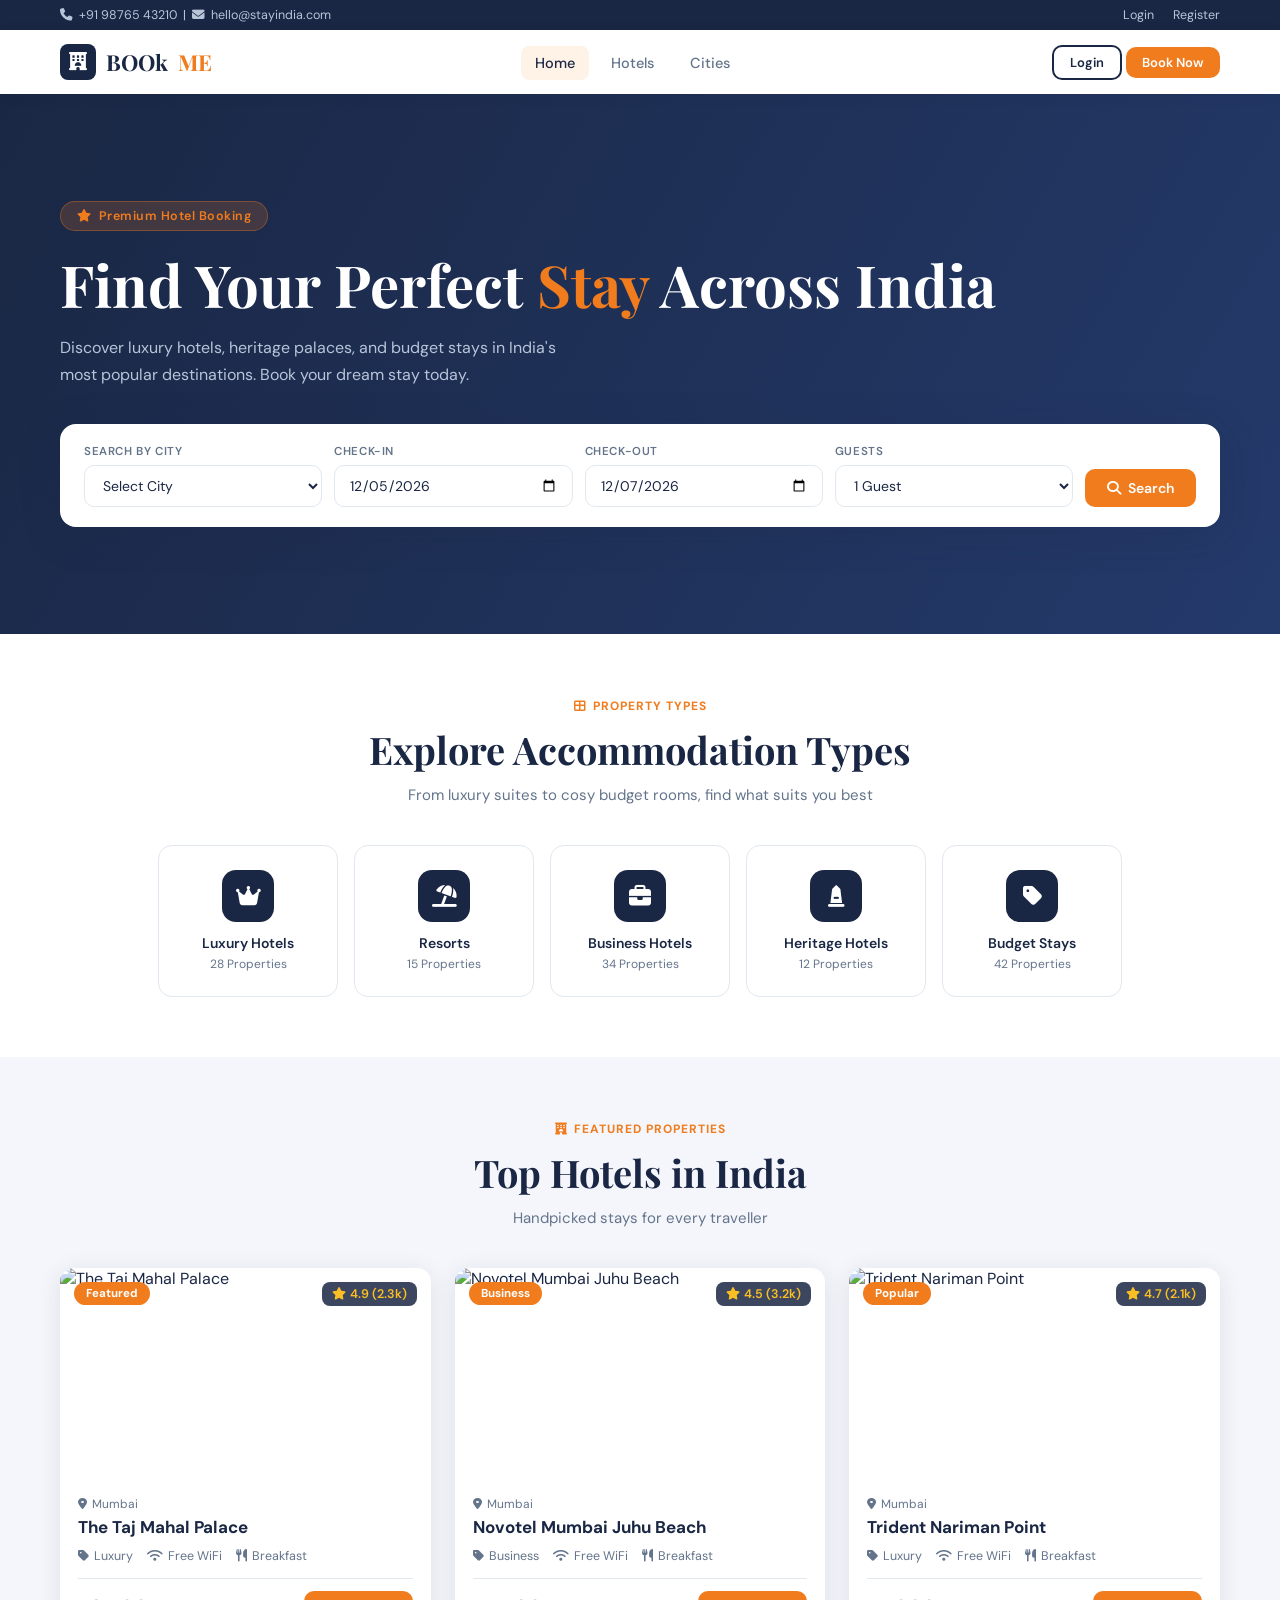
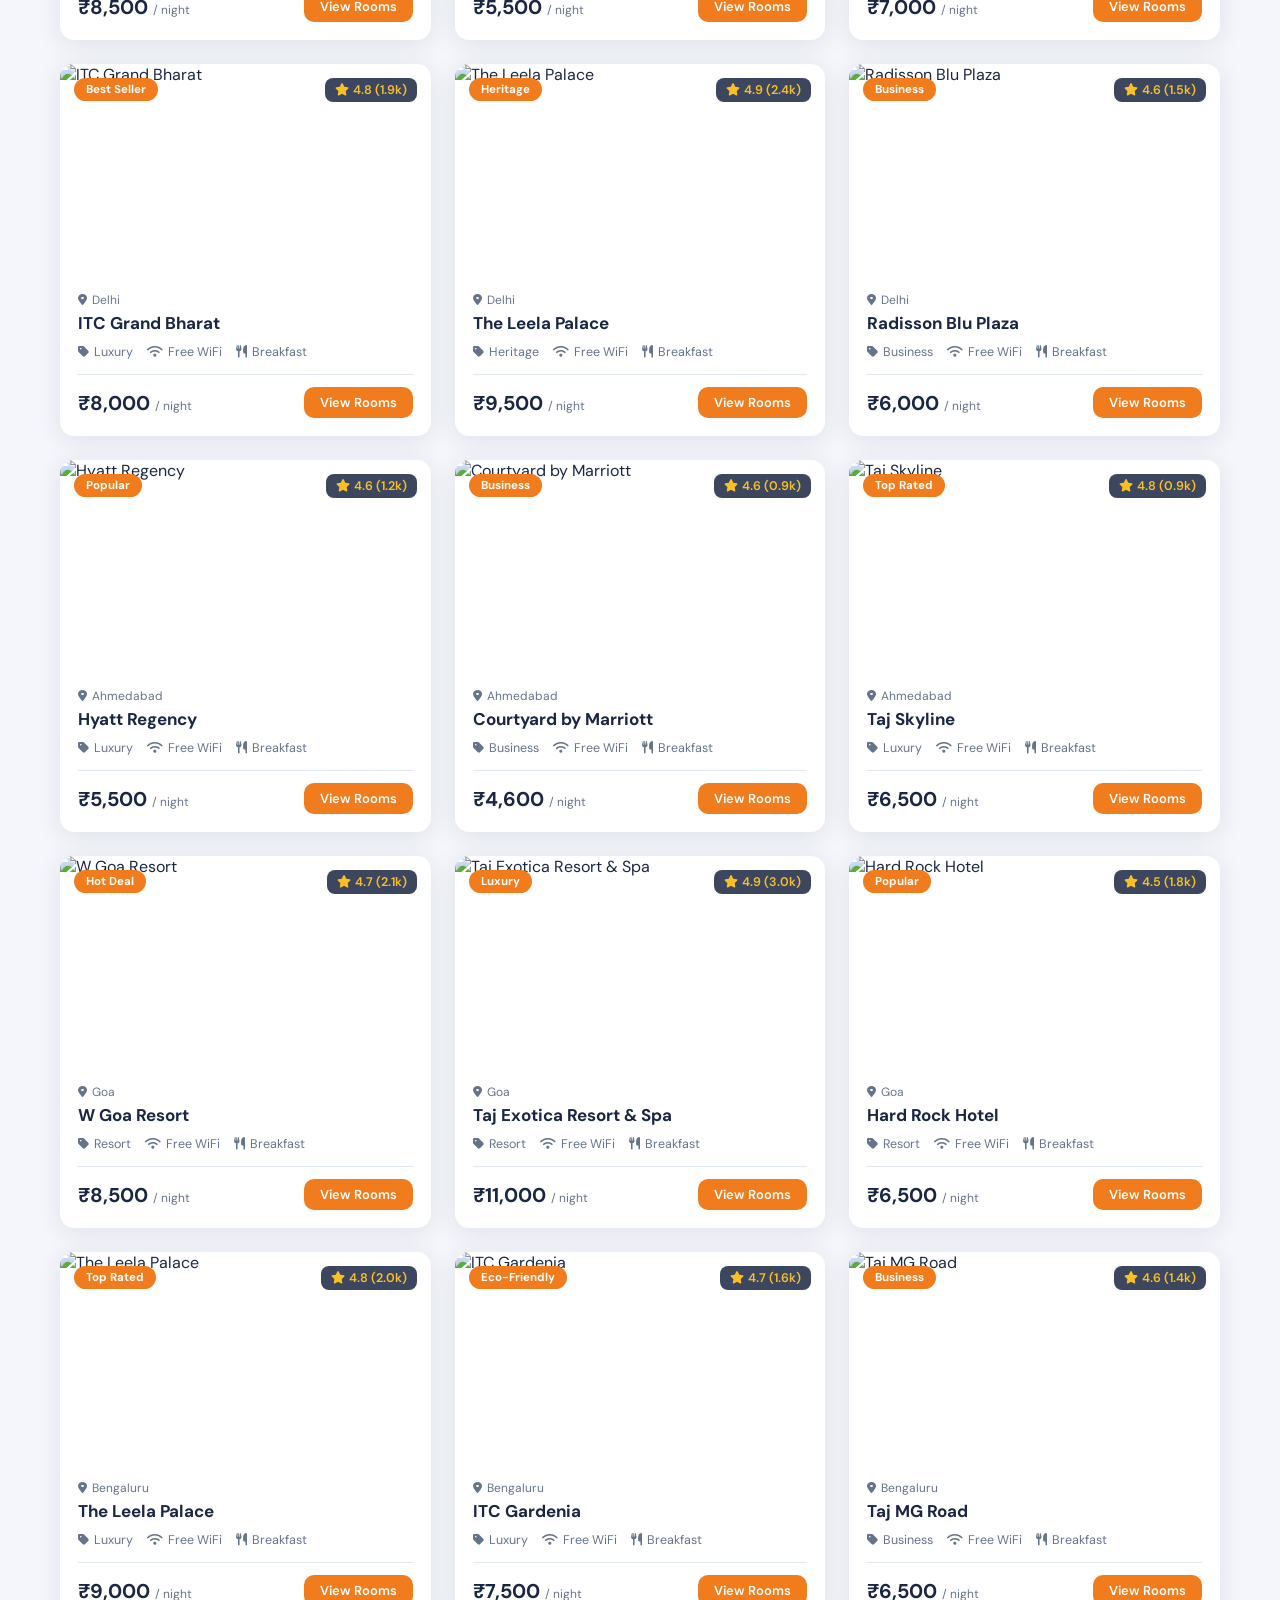
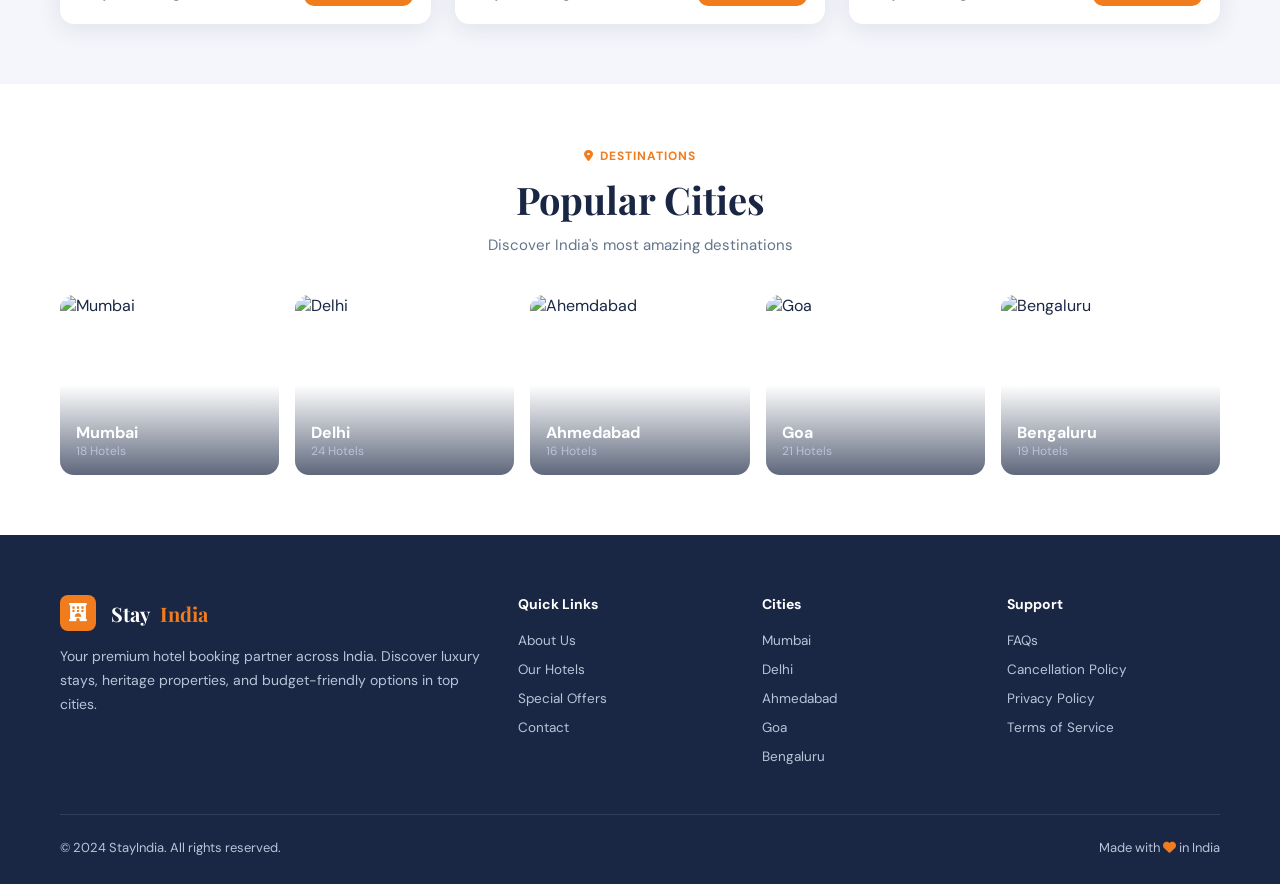
==== index (1).html @ fea8bae6 "Add files via upload" ====
<!DOCTYPE html>
<html lang="en">
<head>
<meta charset="UTF-8">
<meta name="viewport" content="width=device-width, initial-scale=1.0">
<title>StayIndia — Premium Hotel Booking</title>
<link href="https://fonts.googleapis.com/css2?family=Playfair+Display:wght@400;600;700&family=DM+Sans:wght@300;400;500;600&display=swap" rel="stylesheet">
<link rel="stylesheet" href="https://cdnjs.cloudflare.com/ajax/libs/font-awesome/6.5.0/css/all.min.css">
<link rel="stylesheet" href="styles.css">
</head>
<body>

<!-- TOAST -->
<div id="toast"></div>

<!-- CANCEL MODAL -->
<div class="modal-overlay" id="cancelModal">
  <div class="modal">
    <h3>Cancel Booking</h3>
    <p>Are you sure you want to cancel this booking? This action cannot be undone.</p>
    <div class="modal-actions">
      <button class="btn btn-outline btn-sm" onclick="closeModal()">Keep Booking</button>
      <button class="btn btn-primary btn-sm" onclick="confirmCancel()" style="background:#ef4444">Yes, Cancel</button>
    </div>
  </div>
</div>

<!-- ==================== PAGE: HOME ==================== -->
<div id="page-home" class="page active">
  <div class="topbar">
    <div class="topbar-inner">
      <div><i class="fa fa-phone"></i> &nbsp;+91 98765 43210 &nbsp;|&nbsp; <i class="fa fa-envelope"></i> &nbsp;hello@stayindia.com</div>
      <div id="topbar-auth">
        <a href="#" onclick="showPage('page-login')">Login</a>
        <a href="#" onclick="showPage('page-register')">Register</a>
      </div>
      <div id="topbar-user" class="hidden">
        <span id="topbar-username" style="color:#fff"></span>
        <a href="#" onclick="logout()" style="margin-left:12px">Logout</a>
      </div>
    </div>
  </div>
  <nav class="navbar">
    <div class="nav-inner">
      <a class="logo" href="#" onclick="showPage('page-home')">
        <div class="logo-icon"><i class="fa fa-hotel"></i></div>
       BOOk <span>ME</span>
      </a>
      <ul class="nav-links">
        <li><a href="#" class="active" onclick="showPage('page-home')">Home</a></li>
        <li><a href="#" onclick="scrollToHotels()">Hotels</a></li>
        <li><a href="#" onclick="scrollToCities()">Cities</a></li>
        <li id="nav-dashboard-link" class="hidden"><a href="#" onclick="showDashboard()">My Bookings</a></li>
        <li id="nav-admin-link" class="hidden"><a href="#" onclick="showPage('page-admin')">Admin</a></li>
      </ul>
      <div class="nav-actions">
        <span id="nav-auth-btns">
          <button class="btn btn-outline btn-sm" onclick="showPage('page-login')">Login</button>
          <button class="btn btn-primary btn-sm" onclick="showPage('page-register')">Book Now</button>
        </span>
        <span id="nav-user-btn" class="hidden">
          <button class="btn btn-primary btn-sm" onclick="showDashboard()"><i class="fa fa-user"></i> <span id="nav-user-name"></span></button>
        </span>
      </div>
    </div>
  </nav>

  
<!-- HERO SECTION -->
<section class="hero">
  <div class="hero-bg"></div>

  <div class="hero-inner">

    <div class="hero-badge">
      <i class="fa fa-star"></i> Premium Hotel Booking
    </div>

    <h1>
      Find Your Perfect <span>Stay</span> Across India
    </h1>

    <p>
      Discover luxury hotels, heritage palaces, and budget stays in India's
      most popular destinations. Book your dream stay today.
    </p>

    <!-- SEARCH BAR -->
    <div class="search-bar">

      <div class="search-group">
        <label>Search by City</label>
        <select id="search-city">
          <option value="">Select City</option>
          <option value="Ahmedabad">Ahmedabad</option>
          <option value="Mumbai">Mumbai</option>
          <option value="Delhi">Delhi</option>
          <option value="Goa">Goa</option>
          <option value="Bengaluru">Bengaluru</option>
        </select>
      </div>

      <div class="search-group">
        <label>Check-in</label>
        <input type="date" id="search-checkin">
      </div>

      <div class="search-group">
        <label>Check-out</label>
        <input type="date" id="search-checkout">
      </div>

      <div class="search-group">
        <label>Guests</label>
        <select id="search-guests">
          <option>1 Guest</option>
          <option>2 Guests</option>
          <option>3 Guests</option>
          <option>4+ Guests</option>
        </select>
      </div>

      <button class="btn btn-primary" onclick="executeSearch(true)">
        <i class="fa fa-search"></i> Search
      </button>

    </div>

  </div>
</section>

  <!-- PROPERTY TYPES -->
  <section class="types-section">
    <div class="container">
      <div class="section-header">
        <div class="section-badge"><i class="fa fa-th-large"></i> PROPERTY TYPES</div>
        <h2>Explore Accommodation Types</h2>
        <p>From luxury suites to cosy budget rooms, find what suits you best</p>
      </div>
      <div class="types-grid">
        <div class="type-card" onclick="filterByType('Luxury')">
          <div class="type-icon"><i class="fa fa-crown"></i></div>
          <h4>Luxury Hotels</h4>
          <p>28 Properties</p>
        </div>
        <div class="type-card" onclick="filterByType('Resort')">
          <div class="type-icon"><i class="fa fa-umbrella-beach"></i></div>
          <h4>Resorts</h4>
          <p>15 Properties</p>
        </div>
        <div class="type-card" onclick="filterByType('Business')">
          <div class="type-icon"><i class="fa fa-briefcase"></i></div>
          <h4>Business Hotels</h4>
          <p>34 Properties</p>
        </div>
        <div class="type-card" onclick="filterByType('Heritage')">
          <div class="type-icon"><i class="fa fa-monument"></i></div>
          <h4>Heritage Hotels</h4>
          <p>12 Properties</p>
        </div>
        <div class="type-card" onclick="filterByType('Budget')">
          <div class="type-icon"><i class="fa fa-tag"></i></div>
          <h4>Budget Stays</h4>
          <p>42 Properties</p>
        </div>
      </div>
    </div>
  </section>

  <!-- FEATURED HOTELS -->
  <section class="hotels-section" id="hotels-section">
    <div class="container">
      <div class="section-header">
        <div class="section-badge"><i class="fa fa-hotel"></i> FEATURED PROPERTIES</div>
        <h2>Top Hotels in India</h2>
        <p>Handpicked stays for every traveller</p>
      </div>
      <div class="hotels-grid" id="hotels-grid"></div>
    </div>
  </section>

  <!-- CITIES -->
  <section class="cities-section" id="cities-section">
    <div class="container">
      <div class="section-header">
        <div class="section-badge"><i class="fa fa-map-marker-alt"></i> DESTINATIONS</div>
        <h2>Popular Cities</h2>
        <p>Discover India's most amazing destinations</p>
      </div>
      <div class="cities-grid">
        <div class="city-card" onclick="filterByCity('Mumbai')">
          <img src="https://images.unsplash.com/photo-1570168007204-dfb528c6958f?w=600&q=80" alt="Mumbai">
          <div class="city-overlay"><div class="city-info"><h4>Mumbai</h4><p>18 Hotels</p></div></div>
        </div>
        <div class="city-card" onclick="filterByCity('Delhi')">
          <img src="https://images.unsplash.com/photo-1587474260584-136574528ed5?w=600&q=80" alt="Delhi">
          <div class="city-overlay"><div class="city-info"><h4>Delhi</h4><p>24 Hotels</p></div></div>
        </div>
        <div class="city-card" onclick="filterByCity('Ahmedabad ')">
          <img src="https://images.unsplash.com/photo-1605640840605-14ac1855827b?w=600&q=80" alt="Ahemdabad">
          <div class="city-overlay"><div class="city-info"><h4>Ahmedabad </h4><p>16 Hotels</p></div></div>
        </div>
        <div class="city-card" onclick="filterByCity('Goa')">
          <img src="https://images.unsplash.com/photo-1519046904884-53103b34b206?w=600&q=80" alt="Goa">
          <div class="city-overlay"><div class="city-info"><h4>Goa</h4><p>21 Hotels</p></div></div>
        </div>
        <div class="city-card" onclick="filterByCity('Bengaluru')">
          <img src="https://images.unsplash.com/photo-1596176530529-78163a4f7af2?w=600&q=80" alt="Bengaluru">
          <div class="city-overlay"><div class="city-info"><h4>Bengaluru</h4><p>19 Hotels</p></div></div>
        </div>
      </div>
    </div>
  </section>

  <footer>
    <div class="footer-inner">
      <div class="footer-grid">
        <div class="footer-brand">
          <div class="logo"><div class="logo-icon" style="background:var(--orange)"><i class="fa fa-hotel"></i></div>&nbsp;Stay<span style="color:var(--orange)">India</span></div>
          <p>Your premium hotel booking partner across India. Discover luxury stays, heritage properties, and budget-friendly options in top cities.</p>
        </div>
        <div>
          <h4>Quick Links</h4>
          <ul>
            <li><a href="#">About Us</a></li>
            <li><a href="#">Our Hotels</a></li>
            <li><a href="#">Special Offers</a></li>
            <li><a href="#">Contact</a></li>
          </ul>
        </div>
        <div>
          <h4>Cities</h4>
          <ul>
            <li><a href="#" onclick="filterByCity('Mumbai')">Mumbai</a></li>
            <li><a href="#" onclick="filterByCity('Delhi')">Delhi</a></li>
            <li><a href="#" onclick="filterByCity('Ahmed')">Ahmedabad </a></li>
            <li><a href="#" onclick="filterByCity('Goa')">Goa</a></li>
            <li><a href="#" onclick="filterByCity('Bengaluru')">Bengaluru</a></li>
          </ul>
        </div>
        <div>
          <h4>Support</h4>
          <ul>
            <li><a href="#">FAQs</a></li>
            <li><a href="#">Cancellation Policy</a></li>
            <li><a href="#">Privacy Policy</a></li>
            <li><a href="#">Terms of Service</a></li>
          </ul>
        </div>
      </div>
      <div class="footer-bottom">
        <span>© 2024 StayIndia. All rights reserved.</span>
        <span>Made with <i class="fa fa-heart" style="color:var(--orange)"></i> in India</span>
      </div>
    </div>
  </footer>
</div>

<!-- ==================== PAGE: LOGIN ==================== -->
<div id="page-login" class="page">
  <div class="auth-page">
    <div class="auth-bg"></div>
    <div class="auth-content">
      <div class="auth-brand">
        <div class="logo" style="color:#fff;margin-bottom:20px"><div class="logo-icon" style="background:var(--orange)"><i class="fa fa-hotel"></i></div>&nbsp;Stay<span style="color:var(--orange)">India</span></div>
        <h1>Welcome Back,<br>Traveller!</h1>
        <p>Log in to manage your bookings, view your stay history, and access exclusive member deals across India.</p>
      </div>
      <div class="form-card">
        <h2>Sign In</h2>
        <p>Enter your credentials to continue</p>
        <div class="form-group">
          <label>Email Address</label>
          <input type="email" id="login-email" placeholder="you@example.com">
        </div>
        <div class="form-group">
          <label>Password</label>
          <input type="password" id="login-password" placeholder="••••••••">
        </div>
        <button class="btn btn-primary" style="width:100%;justify-content:center" onclick="doLogin()">Sign In</button>
        <p style="text-align:center;margin-top:16px;font-size:14px;color:var(--text-sub)">Don't have an account? <button class="form-link" onclick="showPage('page-register')">Register</button></p>
        <p style="text-align:center;margin-top:8px;font-size:13px;color:var(--text-sub)">
          <em>Admin: admin@stayindia.com / admin123</em>
        </p>
        <button class="btn btn-outline btn-sm" style="margin-top:12px;width:100%;justify-content:center" onclick="showPage('page-home')">← Back to Home</button>
      </div>
    </div>
  </div>
</div>

<!-- ==================== PAGE: REGISTER ==================== -->
<div id="page-register" class="page">
  <div class="auth-page">
    <div class="auth-bg"></div>
    <div class="auth-content">
      <div class="auth-brand">
        <div class="logo" style="color:#fff;margin-bottom:20px"><div class="logo-icon" style="background:var(--orange)"><i class="fa fa-hotel"></i></div>&nbsp;Stay<span style="color:var(--orange)">India</span></div>
        <h1>Start Your Journey<br>Across India</h1>
        <p>Create an account to unlock exclusive deals and manage all your hotel bookings in one place.</p>
      </div>
      <div class="form-card">
        <h2>Create Account</h2>
        <p>Join thousands of happy travellers</p>
        <div class="form-row">
          <div class="form-group">
            <label>First Name</label>
            <input type="text" id="reg-fname" placeholder="Rahul">
          </div>
          <div class="form-group">
            <label>Last Name</label>
            <input type="text" id="reg-lname" placeholder="Sharma">
          </div>
        </div>
        <div class="form-group">
          <label>Email Address</label>
          <input type="email" id="reg-email" placeholder="you@example.com">
        </div>
        <div class="form-group">
          <label>Phone Number</label>
          <input type="tel" id="reg-phone" placeholder="+91 98765 43210">
        </div>
        <div class="form-group">
          <label>Password</label>
          <input type="password" id="reg-password" placeholder="Min. 6 characters">
        </div>
        <button class="btn btn-primary" style="width:100%;justify-content:center" onclick="doRegister()">Create Account</button>
        <p style="text-align:center;margin-top:16px;font-size:14px;color:var(--text-sub)">Already have an account? <button class="form-link" onclick="showPage('page-login')">Sign In</button></p>
        <button class="btn btn-outline btn-sm" style="margin-top:8px;width:100%;justify-content:center" onclick="showPage('page-home')">← Back to Home</button>
      </div>
    </div>
  </div>
</div>

<!-- ==================== PAGE: HOTEL DETAIL ==================== -->
<div id="page-hotel" class="page">
  <div class="topbar">
    <div class="topbar-inner">
      <div><i class="fa fa-phone"></i> &nbsp;+91 98765 43210</div>
      <div id="hotel-topbar-user"></div>
    </div>
  </div>
  <nav class="navbar">
    <div class="nav-inner">
      <a class="logo" href="#" onclick="showPage('page-home')"><div class="logo-icon"><i class="fa fa-hotel"></i></div>Stay<span>India</span></a>
      <div class="nav-actions">
        <button class="btn btn-outline btn-sm" onclick="showPage('page-home')">← Back to Hotels</button>
        <button class="btn btn-primary btn-sm" id="hotel-page-user-btn" onclick="showDashboard()"></button>
      </div>
    </div>
  </nav>
  <div id="hotel-detail-content"></div>
</div>

<!-- ==================== PAGE: BOOKING ==================== -->
<div id="page-booking" class="page">
  <div class="topbar"><div class="topbar-inner"><div><i class="fa fa-phone"></i> &nbsp;+91 98765 43210</div></div></div>
  <nav class="navbar">
    <div class="nav-inner">
      <a class="logo" href="#" onclick="showPage('page-home')"><div class="logo-icon"><i class="fa fa-hotel"></i></div>Stay<span>India</span></a>
      <div class="nav-actions">
        <button class="btn btn-outline btn-sm" id="back-to-hotel-btn">← Back to Hotel</button>
        <button class="btn btn-primary btn-sm" onclick="showDashboard()"><i class="fa fa-user"></i> My Bookings</button>
      </div>
    </div>
  </nav>
  <div class="container" style="padding-top:36px;padding-bottom:60px">
    <div class="booking-layout">
      <div>
        <h2 style="font-family:'Playfair Display',serif;font-size:28px;color:var(--navy);margin-bottom:24px">Complete Your Booking</h2>
        <div class="form-card" style="max-width:100%">
          <h3 style="font-size:18px;font-weight:700;color:var(--navy);margin-bottom:16px">Guest Information</h3>
          <div class="form-row">
            <div class="form-group"><label>First Name</label><input type="text" id="book-fname" placeholder="Rahul"></div>
            <div class="form-group"><label>Last Name</label><input type="text" id="book-lname" placeholder="Sharma"></div>
          </div>
          <div class="form-row">
            <div class="form-group"><label>Email</label><input type="email" id="book-email" placeholder="you@example.com"></div>
            <div class="form-group"><label>Phone</label><input type="tel" id="book-phone" placeholder="+91 98765 43210"></div>
          </div>
          <div class="form-row">
            <div class="form-group"><label>Check-in Date</label><input type="date" id="book-checkin"></div>
            <div class="form-group"><label>Check-out Date</label><input type="date" id="book-checkout"></div>
          </div>
          <div class="form-group"><label>Number of Guests</label>
            <select id="book-guests">
              <option>1 Guest</option><option>2 Guests</option><option>3 Guests</option><option>4 Guests</option>
            </select>
          </div>
          <div class="form-group"><label>Special Requests (Optional)</label>
            <input type="text" id="book-requests" placeholder="Early check-in, extra pillows...">
          </div>

          <h3 style="font-size:18px;font-weight:700;color:var(--navy);margin:24px 0 16px">Payment Method</h3>
          <div class="payment-methods">
            <div class="pay-method selected" onclick="selectPayment(this,'card')"><i class="fa fa-credit-card"></i> Credit Card</div>
            <div class="pay-method" onclick="selectPayment(this,'upi')"><i class="fa fa-mobile-alt"></i> UPI</div>
            <div class="pay-method" onclick="selectPayment(this,'netbanking')"><i class="fa fa-university"></i> Net Banking</div>
          </div>
          <div id="payment-fields">
            <div class="form-group"><label>Card Number</label><input type="text" id="book-card" placeholder="1234 5678 9012 3456" maxlength="19"></div>
            <div class="form-row">
              <div class="form-group"><label>Expiry</label><input type="text" id="book-expiry" placeholder="MM/YY"></div>
              <div class="form-group"><label>CVV</label><input type="text" id="book-cvv" placeholder="123" maxlength="3"></div>
            </div>
          </div>
          <button class="btn btn-primary" style="width:100%;justify-content:center;padding:14px;font-size:16px;margin-top:8px" onclick="confirmBooking()">
            <i class="fa fa-lock"></i> Confirm & Pay
          </button>
        </div>
      </div>
      <div>
        <div class="booking-summary" id="booking-summary-box"></div>
      </div>
    </div>
  </div>
</div>

<!-- ==================== PAGE: DASHBOARD ==================== -->
<div id="page-dashboard" class="page">
  <div class="dashboard-layout">
    <div class="sidebar">
      <div class="sidebar-logo">
        <div class="logo" style="color:#fff;font-size:18px"><div class="logo-icon" style="background:var(--orange)"><i class="fa fa-hotel"></i></div>&nbsp;Stay<span style="color:var(--orange)">India</span></div>
      </div>
      <nav>
        <div class="sidebar-link active" onclick="showTab('tab-overview')"><i class="fa fa-th-large"></i> Overview</div>
        <div class="sidebar-link" onclick="showTab('tab-bookings')"><i class="fa fa-calendar-check"></i> My Bookings</div>
        <div class="sidebar-link" onclick="showTab('tab-profile')"><i class="fa fa-user"></i> Profile</div>
        <div class="sidebar-link" style="margin-top:auto;border-top:1px solid rgba(255,255,255,0.1);padding-top:12px;margin-top:16px" onclick="logout()"><i class="fa fa-sign-out-alt"></i> Logout</div>
        <div class="sidebar-link" onclick="showPage('page-home')"><i class="fa fa-home"></i> Back to Site</div>
      </nav>
    </div>
    <div class="main-content">
      <!-- OVERVIEW TAB -->
      <div class="tab-content active fade-in" id="tab-overview">
        <div class="dash-header">
          <h1>Welcome back, <span id="dash-username" style="color:var(--orange)"></span>!</h1>
          <button class="btn btn-primary btn-sm" onclick="showPage('page-home')"><i class="fa fa-plus"></i> New Booking</button>
        </div>
        <div class="stats-grid" id="dash-stats"></div>
        <div class="table-card">
          <div class="table-header"><h3>Recent Bookings</h3></div>
          <div id="dash-recent-table"></div>
        </div>
      </div>
      <!-- BOOKINGS TAB -->
      <div class="tab-content" id="tab-bookings">
        <div class="dash-header"><h1>My Bookings</h1></div>
        <div class="table-card">
          <div class="table-header">
            <h3>All Bookings</h3>
            <span id="booking-count-badge" style="background:var(--orange-light);color:var(--orange);padding:3px 12px;border-radius:20px;font-size:12px;font-weight:700"></span>
          </div>
          <div id="all-bookings-table"></div>
        </div>
      </div>
      <!-- PROFILE TAB -->
      <div class="tab-content" id="tab-profile">
        <div class="dash-header"><h1>My Profile</h1></div>
        <div class="form-card" style="max-width:500px">
          <h2>Account Details</h2>
          <p>Manage your personal information</p>
          <div id="profile-form"></div>
          <button class="btn btn-primary" onclick="saveProfile()"><i class="fa fa-save"></i> Save Changes</button>
        </div>
      </div>
    </div>
  </div>
</div>

<!-- ==================== PAGE: ADMIN ==================== -->
<div id="page-admin" class="page">
  <div class="dashboard-layout">
    <div class="sidebar">
      <div class="sidebar-logo">
        <div class="logo" style="color:#fff;font-size:18px"><div class="logo-icon" style="background:#ef4444"><i class="fa fa-shield-alt"></i></div>&nbsp;Admin<span style="color:#ef4444">Panel</span></div>
      </div>
      <nav>
        <div class="sidebar-link active" onclick="showAdminTab('admin-tab-overview')"><i class="fa fa-chart-bar"></i> Dashboard</div>
        <div class="sidebar-link" onclick="showAdminTab('admin-tab-bookings')"><i class="fa fa-list-alt"></i> All Bookings</div>
        <div class="sidebar-link" onclick="showAdminTab('admin-tab-users')"><i class="fa fa-users"></i> Users</div>
        <div class="sidebar-link" onclick="showAdminTab('admin-tab-hotels')"><i class="fa fa-hotel"></i> Hotels</div>
        <div class="sidebar-link" style="margin-top:16px;border-top:1px solid rgba(255,255,255,0.1);padding-top:12px" onclick="logout()"><i class="fa fa-sign-out-alt"></i> Logout</div>
        <div class="sidebar-link" onclick="showPage('page-home')"><i class="fa fa-home"></i> View Site</div>
      </nav>
    </div>
    <div class="main-content">
      <!-- ADMIN OVERVIEW -->
      <div class="tab-content active fade-in" id="admin-tab-overview">
        <div class="dash-header">
          <h1>Admin Dashboard</h1>
          <span style="background:#fee2e2;color:#dc2626;padding:5px 14px;border-radius:20px;font-size:12.5px;font-weight:700"><i class="fa fa-shield-alt"></i> Admin Access</span>
        </div>
        <div class="stats-grid" id="admin-stats"></div>
        <div class="table-card">
          <div class="table-header"><h3>Recent Bookings (All Users)</h3></div>
          <div id="admin-recent-table"></div>
        </div>
      </div>
      <!-- ADMIN BOOKINGS -->
      <div class="tab-content" id="admin-tab-bookings">
        <div class="dash-header"><h1>All Bookings</h1></div>
        <div class="table-card">
          <div class="table-header"><h3>Complete Booking History</h3></div>
          <div id="admin-all-bookings-table"></div>
        </div>
      </div>
      <!-- ADMIN USERS -->
      <div class="tab-content" id="admin-tab-users">
        <div class="dash-header"><h1>Registered Users</h1></div>
        <div class="table-card">
          <div class="table-header"><h3>User Management</h3></div>
          <div id="admin-users-table"></div>
        </div>
      </div>
      <!-- ADMIN HOTELS -->
      <div class="tab-content" id="admin-tab-hotels">
        <div class="dash-header"><h1>Hotel Inventory</h1></div>
        <div class="table-card">
          <div class="table-header"><h3>All Listed Hotels</h3></div>
          <div id="admin-hotels-table"></div>
        </div>
      </div>
    </div>
  </div>
</div>

<script src="script.js"></script>
<script>window.onload = init;</script>
</body>
</html>
---- styles.css ----
:root {
  --navy: #1a2744;
  --navy-light: #243358;
  --orange: #f07c1e;
  --orange-dark: #d96b0e;
  --orange-light: #fff3e8;
  --white: #ffffff;
  --gray-bg: #f4f6fb;
  --gray-border: #e2e8f0;
  --text-main: #1a2744;
  --text-sub: #64748b;
  --text-light: #94a3b8;
  --card-shadow: 0 4px 24px rgba(26,39,68,0.10);
  --card-shadow-hover: 0 8px 40px rgba(26,39,68,0.18);
  --radius: 14px;
  --radius-sm: 8px;
  --transition: all 0.22s cubic-bezier(.4,0,.2,1);
}
*{margin:0;padding:0;box-sizing:border-box}
body{font-family:'DM Sans',sans-serif;background:var(--gray-bg);color:var(--text-main);min-height:100vh}
/* ===== SCROLLBAR ===== */
::-webkit-scrollbar{width:6px}::-webkit-scrollbar-track{background:#f1f1f1}::-webkit-scrollbar-thumb{background:var(--navy);border-radius:3px}
/* ===== PAGES ===== */
.page{display:none;min-height:100vh}
.page.active{display:block}
/* ===== TOP BAR ===== */
.topbar{background:var(--navy);color:#b8c4d8;font-size:12.5px;padding:7px 0}
.topbar-inner{max-width:1200px;margin:0 auto;padding:0 20px;display:flex;justify-content:space-between;align-items:center;flex-wrap:wrap;gap:6px}
.topbar a{color:#b8c4d8;text-decoration:none;margin-left:16px}
.topbar a:hover{color:var(--orange)}
/* ===== NAVBAR ===== */
.navbar{background:#fff;box-shadow:0 2px 12px rgba(26,39,68,0.08);position:sticky;top:0;z-index:100}
.nav-inner{max-width:1200px;margin:0 auto;padding:0 20px;display:flex;align-items:center;justify-content:space-between;height:64px}
.logo{display:flex;align-items:center;gap:10px;text-decoration:none;font-family:'Playfair Display',serif;font-size:22px;font-weight:700;color:var(--navy)}
.logo-icon{background:var(--navy);color:#fff;width:36px;height:36px;border-radius:8px;display:flex;align-items:center;justify-content:center;font-size:18px}
.logo span{color:var(--orange)}
.nav-links{display:flex;align-items:center;gap:8px;list-style:none}
.nav-links a{text-decoration:none;color:var(--text-sub);font-size:14.5px;font-weight:500;padding:8px 14px;border-radius:8px;transition:var(--transition)}
.nav-links a:hover,.nav-links a.active{color:var(--navy);background:var(--orange-light)}
.nav-actions{display:flex;align-items:center;gap:10px}
.btn{display:inline-flex;align-items:center;gap:7px;padding:10px 22px;border-radius:10px;font-size:14px;font-weight:600;cursor:pointer;border:none;transition:var(--transition);text-decoration:none;font-family:'DM Sans',sans-serif}
.btn-primary{background:var(--orange);color:#fff}
.btn-primary:hover{background:var(--orange-dark);transform:translateY(-1px);box-shadow:0 4px 16px rgba(240,124,30,0.35)}
.btn-outline{background:transparent;color:var(--navy);border:2px solid var(--navy)}
.btn-outline:hover{background:var(--navy);color:#fff}
.btn-sm{padding:7px 16px;font-size:13px}
.btn-white{background:#fff;color:var(--navy)}
.btn-white:hover{background:var(--orange);color:#fff}
/* ===== HERO ===== */
.hero{background:linear-gradient(120deg,var(--navy) 0%,#243a6b 100%);min-height:540px;position:relative;display:flex;align-items:center;overflow:hidden}
.hero-bg{position:absolute;inset:0;background:url('https://images.unsplash.com/photo-1566073771259-6a8506099945?w=1400&q=80') center/cover;opacity:0.18}
.hero-inner{max-width:1200px;margin:0 auto;padding:60px 20px;position:relative;z-index:1;width:100%}
.hero-badge{display:inline-flex;align-items:center;gap:7px;background:rgba(240,124,30,0.18);border:1px solid rgba(240,124,30,0.35);color:var(--orange);border-radius:50px;padding:6px 16px;font-size:12.5px;font-weight:600;letter-spacing:.5px;margin-bottom:20px}
.hero h1{font-family:'Playfair Display',serif;font-size:clamp(32px,5vw,58px);color:#fff;line-height:1.15;margin-bottom:16px}
.hero h1 span{color:var(--orange)}
.hero p{color:#b8c4d8;font-size:16px;max-width:520px;line-height:1.7;margin-bottom:32px}
.hero-cta{display:flex;gap:12px;flex-wrap:wrap}
/* Search Bar */
.search-bar{background:#fff;border-radius:16px;padding:20px 24px;box-shadow:0 8px 40px rgba(26,39,68,0.18);margin-top:36px;display:flex;gap:12px;align-items:flex-end;flex-wrap:wrap}
.search-group{flex:1;min-width:160px}
.search-group label{display:block;font-size:11.5px;font-weight:600;color:var(--text-sub);text-transform:uppercase;letter-spacing:.6px;margin-bottom:6px}
.search-group select,.search-group input{width:100%;border:1.5px solid var(--gray-border);border-radius:10px;padding:10px 14px;font-size:14px;color:var(--text-main);font-family:'DM Sans',sans-serif;background:#fff;outline:none;transition:var(--transition)}
.search-group select:focus,.search-group input:focus{border-color:var(--orange)}
/* ===== SECTION HEADER ===== */
.section-header{text-align:center;margin-bottom:40px}
.section-badge{display:inline-flex;align-items:center;gap:6px;color:var(--orange);font-size:12px;font-weight:700;text-transform:uppercase;letter-spacing:1px;margin-bottom:10px}
.section-header h2{font-family:'Playfair Display',serif;font-size:clamp(26px,4vw,38px);color:var(--navy);margin-bottom:10px}
.section-header p{color:var(--text-sub);font-size:15px;max-width:500px;margin:0 auto}
/* ===== PROPERTY TYPES ===== */
.types-section{padding:60px 0;background:#fff}
.types-grid{display:flex;gap:16px;justify-content:center;flex-wrap:wrap}
.type-card{background:#fff;border:1.5px solid var(--gray-border);border-radius:var(--radius);padding:24px 20px;text-align:center;cursor:pointer;transition:var(--transition);min-width:140px;flex:1;max-width:180px}
.type-card:hover,.type-card.active{border-color:var(--orange);box-shadow:0 4px 20px rgba(240,124,30,0.15);transform:translateY(-3px)}
.type-icon{width:52px;height:52px;background:var(--navy);border-radius:14px;display:flex;align-items:center;justify-content:center;margin:0 auto 12px;font-size:22px;color:#fff;transition:var(--transition)}
.type-card:hover .type-icon,.type-card.active .type-icon{background:var(--orange)}
.type-card h4{font-size:14px;font-weight:600;color:var(--navy);margin-bottom:4px}
.type-card p{font-size:12px;color:var(--text-sub)}
/* ===== FEATURED HOTELS ===== */
.hotels-section{padding:60px 0}
.container{max-width:1200px;margin:0 auto;padding:0 20px}
.hotels-grid{display:grid;grid-template-columns:repeat(auto-fill,minmax(320px,1fr));gap:24px}
.hotel-card{background:#fff;border-radius:var(--radius);overflow:hidden;box-shadow:var(--card-shadow);transition:var(--transition);cursor:pointer}
.hotel-card:hover{box-shadow:var(--card-shadow-hover);transform:translateY(-4px)}
.hotel-img{position:relative;height:210px;overflow:hidden}
.hotel-img img{width:100%;height:100%;object-fit:cover;transition:transform .4s ease}
.hotel-card:hover .hotel-img img{transform:scale(1.06)}
.hotel-badge{position:absolute;top:14px;left:14px;background:var(--orange);color:#fff;font-size:11.5px;font-weight:700;padding:4px 12px;border-radius:50px}
.hotel-badge.sale{background:#22c55e}
.hotel-rating{position:absolute;top:14px;right:14px;background:rgba(26,39,68,0.85);color:#fbbf24;border-radius:8px;padding:4px 10px;font-size:12.5px;font-weight:600;display:flex;align-items:center;gap:4px}
.hotel-body{padding:18px}
.hotel-city{font-size:12px;color:var(--text-sub);margin-bottom:4px;display:flex;align-items:center;gap:5px}
.hotel-body h3{font-size:17px;font-weight:700;color:var(--navy);margin-bottom:10px}
.hotel-meta{display:flex;gap:14px;font-size:12.5px;color:var(--text-sub);margin-bottom:14px;flex-wrap:wrap}
.hotel-meta span{display:flex;align-items:center;gap:5px}
.hotel-footer{display:flex;align-items:center;justify-content:space-between;padding-top:12px;border-top:1px solid var(--gray-border)}
.hotel-price{font-size:20px;font-weight:700;color:var(--navy)}
.hotel-price small{font-size:12px;font-weight:400;color:var(--text-sub)}
/* ===== CITIES ===== */
.cities-section{padding:60px 0;background:#fff}
.cities-grid{display:grid;grid-template-columns:repeat(auto-fill,minmax(200px,1fr));gap:16px}
.city-card{position:relative;border-radius:var(--radius);overflow:hidden;height:180px;cursor:pointer}
.city-card img{width:100%;height:100%;object-fit:cover;transition:transform .4s}
.city-card:hover img{transform:scale(1.08)}
.city-overlay{position:absolute;inset:0;background:linear-gradient(to top,rgba(26,39,68,0.7) 0%,transparent 50%);display:flex;align-items:flex-end;padding:16px}
.city-info h4{color:#fff;font-size:16px;font-weight:700}
.city-info p{color:#b8c4d8;font-size:12px}
/* ===== ROOM DETAIL ===== */
#page-hotel,.room-grid{padding:0}
.back-btn{display:inline-flex;align-items:center;gap:8px;color:var(--navy);text-decoration:none;font-weight:600;padding:10px 0;cursor:pointer;background:none;border:none;font-family:'DM Sans',sans-serif;font-size:14px}
.back-btn:hover{color:var(--orange)}
.hotel-detail-hero{height:360px;position:relative;overflow:hidden}
.hotel-detail-hero img{width:100%;height:100%;object-fit:cover}
.hotel-detail-hero-overlay{position:absolute;inset:0;background:linear-gradient(to top,rgba(26,39,68,0.65) 0%,transparent 60%)}
.hotel-detail-info{position:absolute;bottom:0;left:0;right:0;padding:28px 32px}
.hotel-detail-info h1{font-family:'Playfair Display',serif;font-size:32px;color:#fff;margin-bottom:6px}
.room-grid{display:grid;grid-template-columns:repeat(auto-fill,minmax(280px,1fr));gap:20px;padding:0}
.room-card{background:#fff;border-radius:var(--radius);overflow:hidden;box-shadow:var(--card-shadow);transition:var(--transition)}
.room-card:hover{box-shadow:var(--card-shadow-hover)}
.room-img{height:170px;overflow:hidden}
.room-img img{width:100%;height:100%;object-fit:cover}
.room-body{padding:16px}
.room-body h4{font-size:16px;font-weight:700;color:var(--navy);margin-bottom:6px}
.room-amenities{display:flex;gap:10px;flex-wrap:wrap;margin-bottom:12px}
.amenity-tag{background:var(--orange-light);color:var(--orange-dark);font-size:11.5px;font-weight:600;padding:3px 10px;border-radius:20px}
/* ===== FORMS ===== */
.form-card{background:#fff;border-radius:var(--radius);padding:36px;box-shadow:var(--card-shadow);max-width:480px;width:100%}
.form-card h2{font-family:'Playfair Display',serif;font-size:26px;color:var(--navy);margin-bottom:6px}
.form-card p{color:var(--text-sub);font-size:14px;margin-bottom:28px}
.form-group{margin-bottom:18px}
.form-group label{display:block;font-size:13px;font-weight:600;color:var(--text-main);margin-bottom:6px}
.form-group input,.form-group select{width:100%;border:1.5px solid var(--gray-border);border-radius:10px;padding:11px 14px;font-size:14px;color:var(--text-main);font-family:'DM Sans',sans-serif;outline:none;transition:var(--transition)}
.form-group input:focus,.form-group select:focus{border-color:var(--orange)}
.form-row{display:grid;grid-template-columns:1fr 1fr;gap:16px}
.auth-page{min-height:100vh;background:linear-gradient(135deg,var(--navy) 0%,#243a6b 100%);display:flex;align-items:center;justify-content:center;padding:40px 20px;position:relative}
.auth-bg{position:absolute;inset:0;background:url('https://images.unsplash.com/photo-1551882547-ff40c63fe5fa?w=1200&q=80') center/cover;opacity:0.1}
.auth-content{position:relative;z-index:1;display:flex;align-items:center;gap:60px;max-width:900px;width:100%}
.auth-brand{flex:1;color:#fff}
.auth-brand h1{font-family:'Playfair Display',serif;font-size:40px;margin-bottom:14px}
.auth-brand p{color:#b8c4d8;font-size:15px;line-height:1.7}
.form-link{color:var(--orange);cursor:pointer;text-decoration:underline;background:none;border:none;font-family:'DM Sans',sans-serif;font-size:14px}
/* ===== BOOKING ===== */
.booking-layout{display:grid;grid-template-columns:1fr 360px;gap:28px;align-items:start}
.booking-summary{background:#fff;border-radius:var(--radius);padding:24px;box-shadow:var(--card-shadow);position:sticky;top:90px}
.booking-summary h3{font-family:'Playfair Display',serif;font-size:20px;color:var(--navy);margin-bottom:16px}
.summary-row{display:flex;justify-content:space-between;padding:10px 0;border-bottom:1px solid var(--gray-border);font-size:14px}
.summary-row:last-child{border-bottom:none;font-weight:700;font-size:16px;color:var(--navy)}
.summary-row span:first-child{color:var(--text-sub)}
/* ===== DASHBOARD ===== */
.dashboard-layout{display:grid;grid-template-columns:240px 1fr;min-height:100vh}
.sidebar{background:var(--navy);color:#fff;padding:24px 0}
.sidebar-logo{padding:0 24px 24px;border-bottom:1px solid rgba(255,255,255,0.1);margin-bottom:16px}
.sidebar-logo .logo{color:#fff}
.sidebar nav{padding:0 12px}
.sidebar-link{display:flex;align-items:center;gap:10px;padding:12px 14px;border-radius:10px;color:#b8c4d8;font-size:14px;font-weight:500;cursor:pointer;transition:var(--transition);margin-bottom:4px}
.sidebar-link:hover,.sidebar-link.active{background:rgba(240,124,30,0.18);color:#fff}
.sidebar-link i{width:20px;text-align:center;font-size:15px}
.sidebar-link.active i{color:var(--orange)}
.main-content{padding:32px;background:var(--gray-bg);overflow-y:auto}
.dash-header{display:flex;align-items:center;justify-content:space-between;margin-bottom:28px}
.dash-header h1{font-family:'Playfair Display',serif;font-size:26px;color:var(--navy)}
.stats-grid{display:grid;grid-template-columns:repeat(auto-fill,minmax(200px,1fr));gap:20px;margin-bottom:28px}
.stat-card{background:#fff;border-radius:var(--radius);padding:20px;box-shadow:var(--card-shadow)}
.stat-card .stat-icon{width:44px;height:44px;border-radius:12px;display:flex;align-items:center;justify-content:center;font-size:18px;margin-bottom:12px}
.stat-card h3{font-size:26px;font-weight:700;color:var(--navy);margin-bottom:4px}
.stat-card p{font-size:13px;color:var(--text-sub)}
.table-card{background:#fff;border-radius:var(--radius);box-shadow:var(--card-shadow);overflow:hidden}
.table-header{padding:18px 24px;border-bottom:1px solid var(--gray-border);display:flex;align-items:center;justify-content:space-between}
.table-header h3{font-size:16px;font-weight:700;color:var(--navy)}
table{width:100%;border-collapse:collapse}
th{background:var(--gray-bg);padding:12px 16px;text-align:left;font-size:12px;font-weight:700;color:var(--text-sub);text-transform:uppercase;letter-spacing:.5px}
td{padding:14px 16px;font-size:13.5px;border-bottom:1px solid var(--gray-border);color:var(--text-main)}
tr:last-child td{border-bottom:none}
tr:hover td{background:#fafbfd}
.status-badge{display:inline-block;padding:3px 10px;border-radius:20px;font-size:11.5px;font-weight:700}
.status-confirmed{background:#dcfce7;color:#15803d}
.status-cancelled{background:#fee2e2;color:#dc2626}
.status-pending{background:#fef9c3;color:#a16207}
/* ===== TOAST ===== */
#toast{position:fixed;bottom:28px;right:28px;background:var(--navy);color:#fff;padding:14px 22px;border-radius:12px;box-shadow:0 8px 32px rgba(26,39,68,0.25);font-size:14px;z-index:9999;transform:translateY(80px);opacity:0;transition:all .3s ease;max-width:320px}
#toast.show{transform:translateY(0);opacity:1}
#toast.success{border-left:4px solid #22c55e}
#toast.error{border-left:4px solid #ef4444}
/* ===== FOOTER ===== */
footer{background:var(--navy);color:#b8c4d8;padding:60px 0 28px}
.footer-inner{max-width:1200px;margin:0 auto;padding:0 20px}
.footer-grid{display:grid;grid-template-columns:2fr 1fr 1fr 1fr;gap:32px;margin-bottom:40px}
.footer-brand .logo{color:#fff;font-size:20px}
.footer-brand p{margin-top:14px;font-size:14px;line-height:1.7}
footer h4{color:#fff;font-size:14px;font-weight:700;margin-bottom:16px}
footer ul{list-style:none}
footer ul li{margin-bottom:8px}
footer ul li a{color:#b8c4d8;text-decoration:none;font-size:13.5px;transition:var(--transition)}
footer ul li a:hover{color:var(--orange)}
.footer-bottom{border-top:1px solid rgba(255,255,255,0.1);padding-top:24px;display:flex;justify-content:space-between;align-items:center;font-size:13px;flex-wrap:wrap;gap:12px}
/* ===== MODAL ===== */
.modal-overlay{display:none;position:fixed;inset:0;background:rgba(26,39,68,0.6);z-index:500;align-items:center;justify-content:center;padding:20px}
.modal-overlay.show{display:flex}
.modal{background:#fff;border-radius:18px;padding:32px;max-width:440px;width:100%;box-shadow:0 24px 80px rgba(26,39,68,0.3);animation:modalIn .25s ease}
@keyframes modalIn{from{transform:scale(.93);opacity:0}to{transform:scale(1);opacity:1}}
.modal h3{font-family:'Playfair Display',serif;font-size:22px;color:var(--navy);margin-bottom:8px}
.modal p{color:var(--text-sub);font-size:14px;margin-bottom:24px}
.modal-actions{display:flex;gap:12px;justify-content:flex-end}
/* ===== AMENITIES SECTION ===== */
.amenities-bar{display:flex;gap:20px;flex-wrap:wrap;margin-bottom:10px}
.am-item{display:flex;align-items:center;gap:6px;font-size:13px;color:var(--text-sub)}
.am-item i{color:var(--orange)}
/* ===== PAYMENT ===== */
.payment-methods{display:flex;gap:10px;margin-bottom:20px}
.pay-method{border:1.5px solid var(--gray-border);border-radius:10px;padding:10px 16px;cursor:pointer;display:flex;align-items:center;gap:8px;font-size:14px;font-weight:500;transition:var(--transition)}
.pay-method.selected{border-color:var(--orange);background:var(--orange-light);color:var(--orange)}
/* ===== RESPONSIVE ===== */
@media(max-width:900px){
  .booking-layout{grid-template-columns:1fr}
  .dashboard-layout{grid-template-columns:1fr}
  .sidebar{display:none}
  .auth-content{flex-direction:column}
  .auth-brand{text-align:center}
  .footer-grid{grid-template-columns:1fr 1fr}
}
@media(max-width:600px){
  .form-row{grid-template-columns:1fr}
  .footer-grid{grid-template-columns:1fr}
  .search-bar{flex-direction:column}
}
.hidden{display:none!important}
.tab-content{display:none}
.tab-content.active{display:block}
.fade-in{animation:fadeIn .3s ease}
@keyframes fadeIn{from{opacity:0;transform:translateY(8px)}to{opacity:1;transform:translateY(0)}}
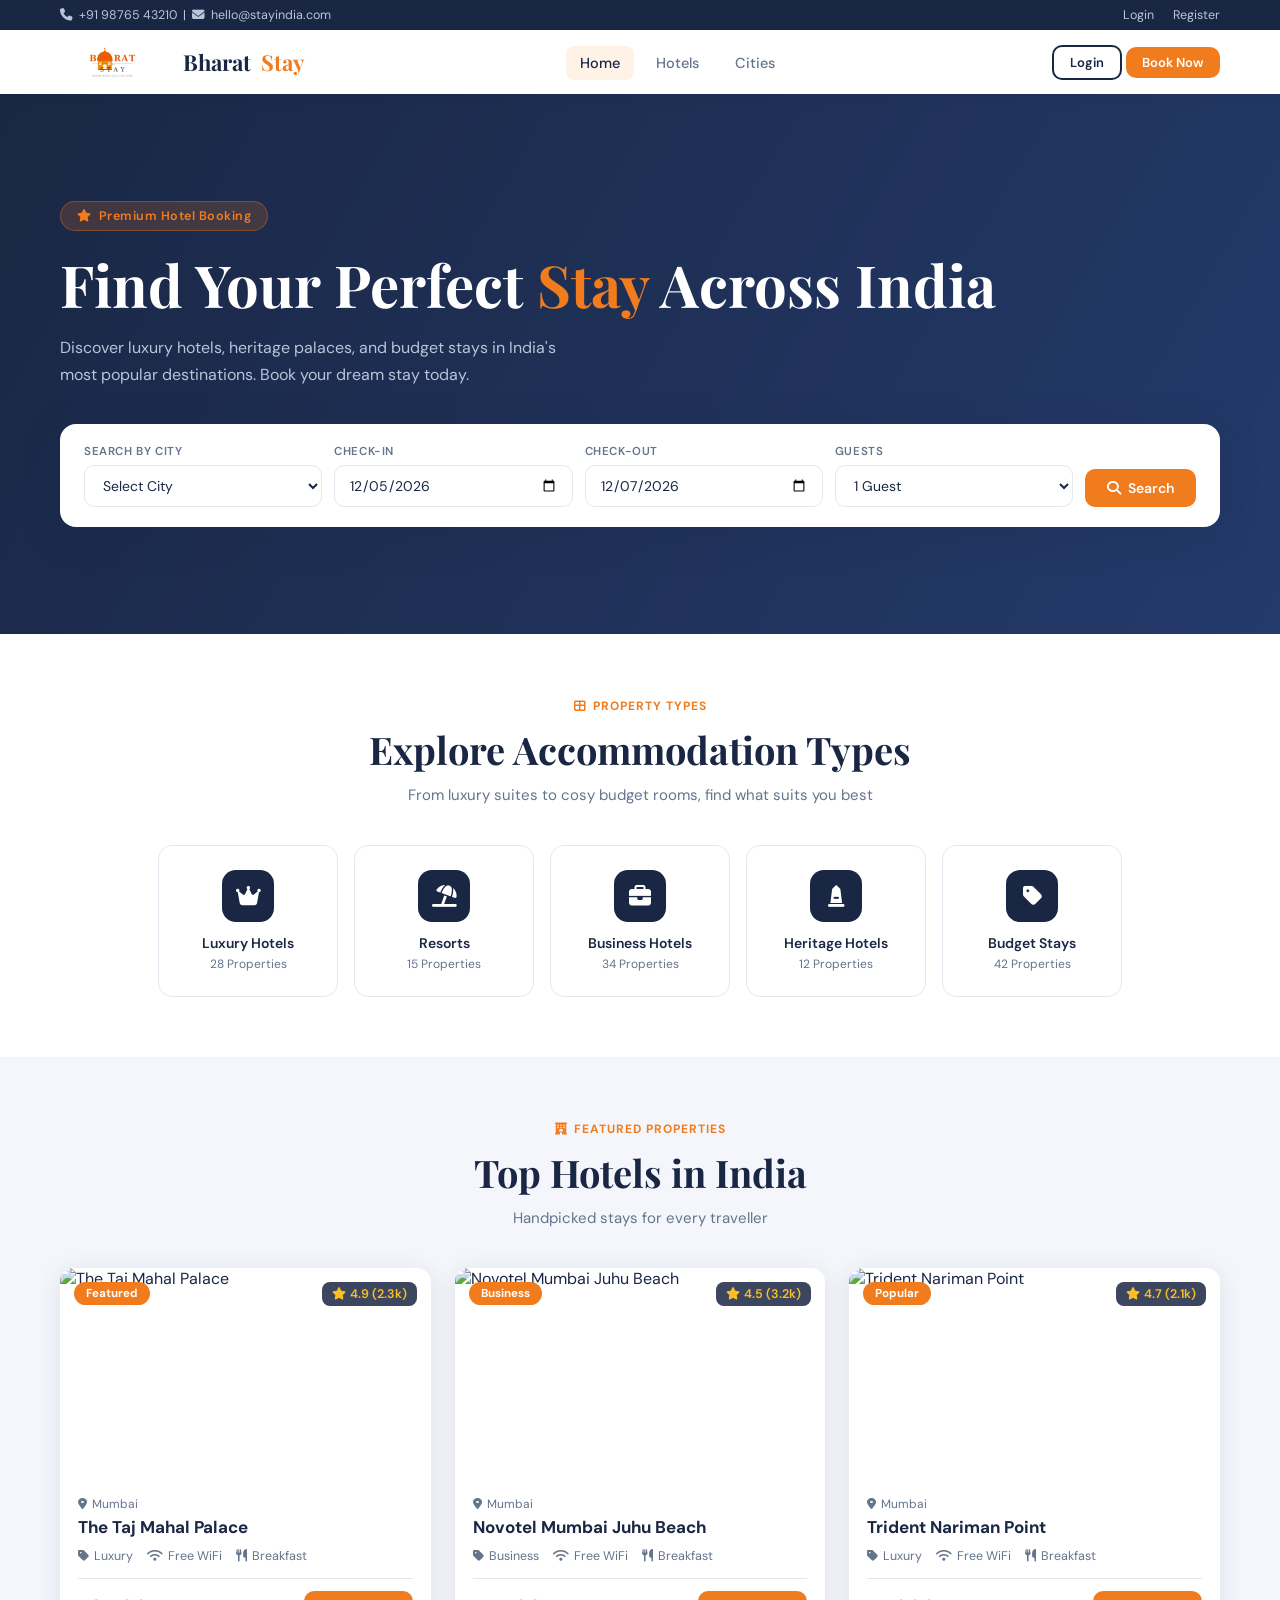
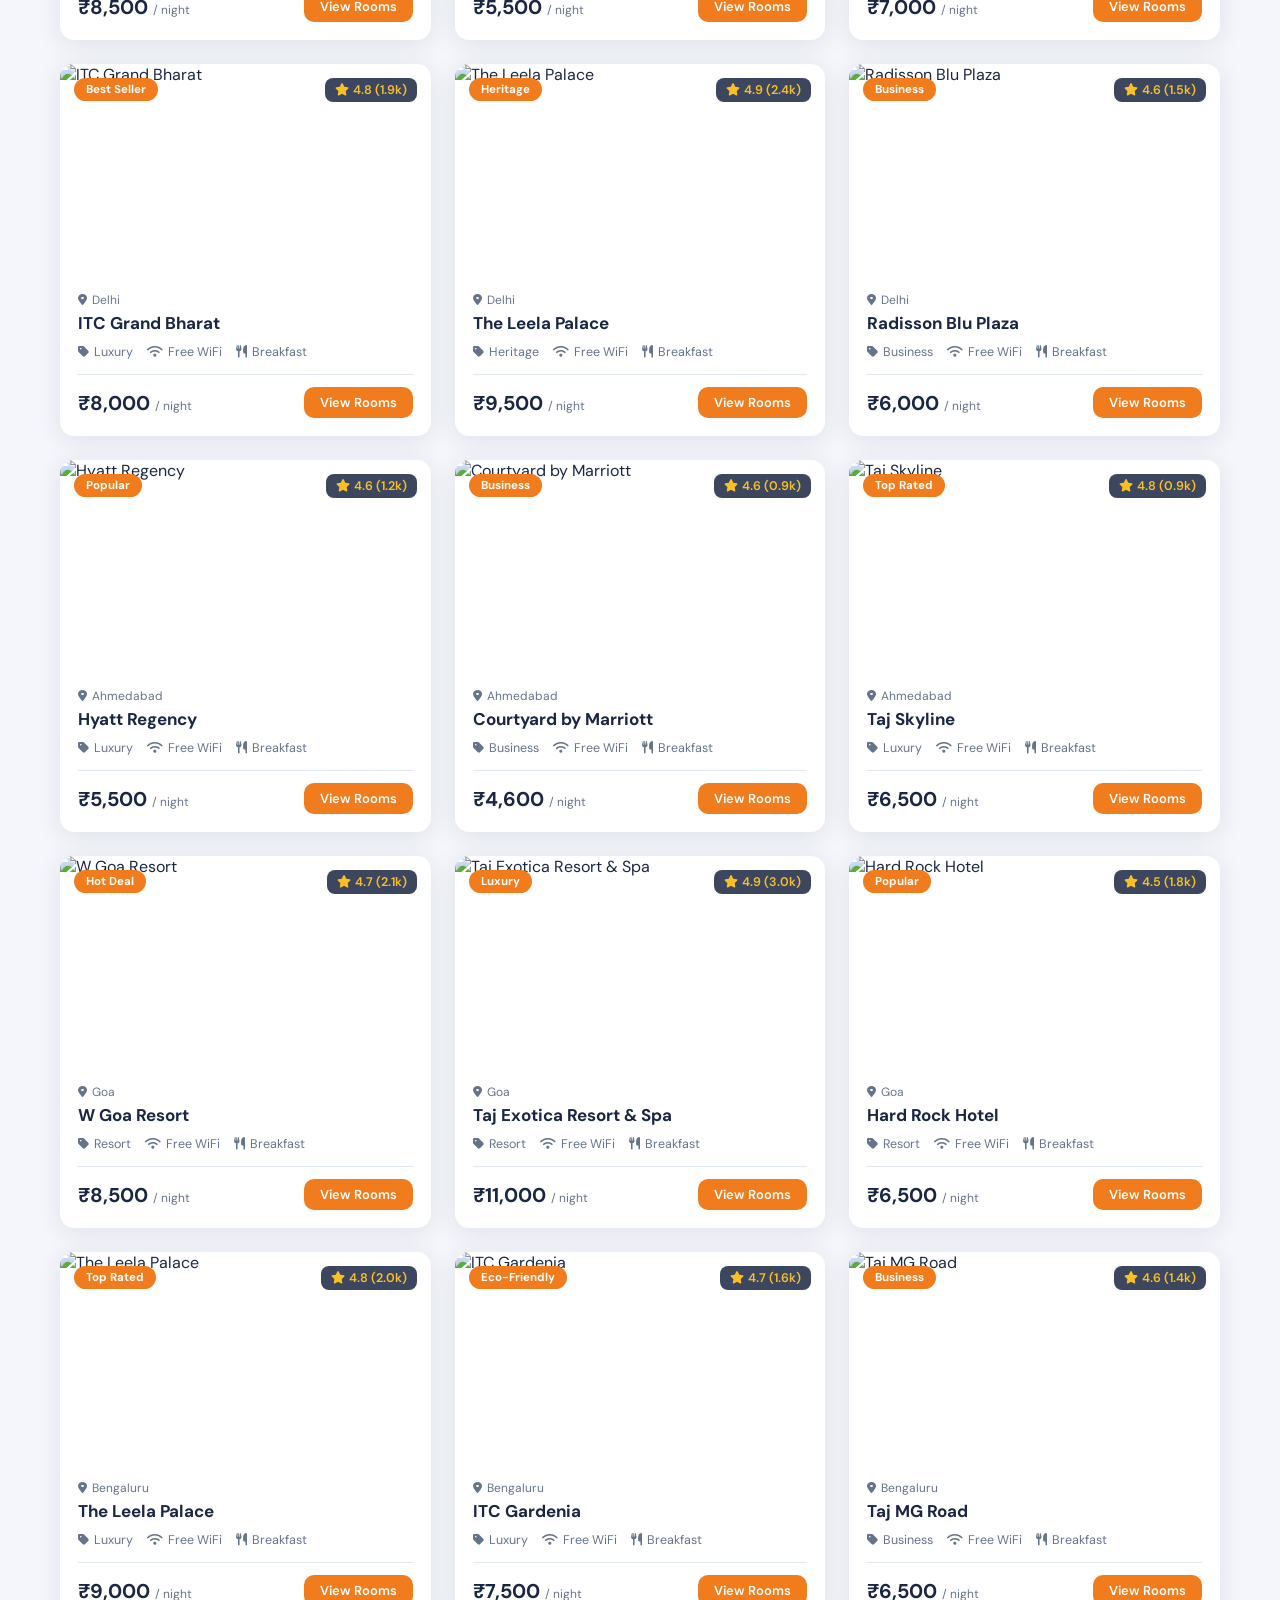
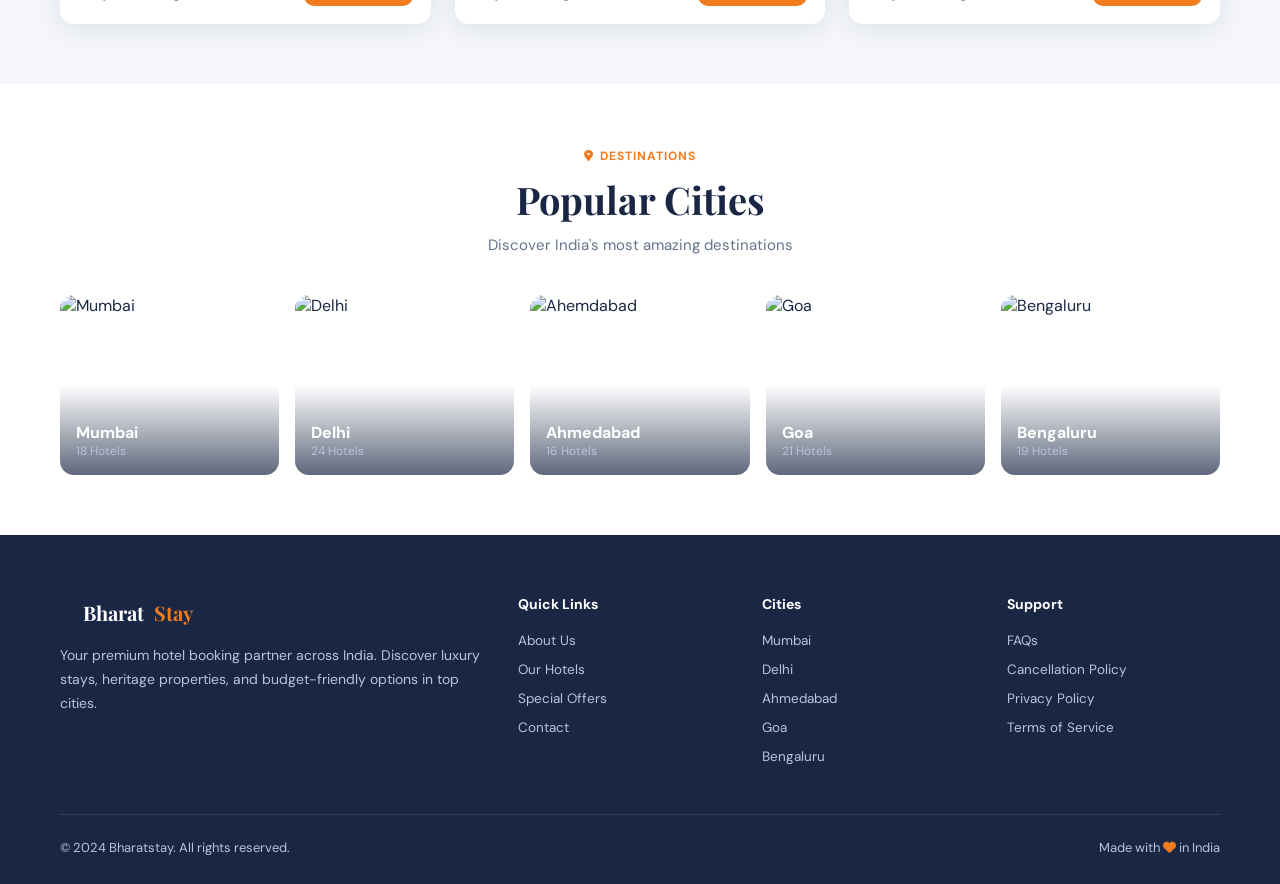
==== commit c1cfaa79: "changed website name to Bharat stay" ====
--- a/index (1).html
+++ b/index (1).html
@@ -3,7 +3,7 @@
 <head>
 <meta charset="UTF-8">
 <meta name="viewport" content="width=device-width, initial-scale=1.0">
-<title>StayIndia — Premium Hotel Booking</title>
+<title>Bharat Stay — Premium Hotel Booking</title>
 <link href="https://fonts.googleapis.com/css2?family=Playfair+Display:wght@400;600;700&family=DM+Sans:wght@300;400;500;600&display=swap" rel="stylesheet">
 <link rel="stylesheet" href="https://cdnjs.cloudflare.com/ajax/libs/font-awesome/6.5.0/css/all.min.css">
 <link rel="stylesheet" href="styles.css">
@@ -43,8 +43,8 @@
   <nav class="navbar">
     <div class="nav-inner">
       <a class="logo" href="#" onclick="showPage('page-home')">
-        <div class="logo-icon"><i class="fa fa-hotel"></i></div>
-       BOOk <span>ME</span>
+        <img src="bharat_stay.png"style="height:40px; margin-right:8px;">
+       Bharat <span>Stay</span>
       </a>
       <ul class="nav-links">
         <li><a href="#" class="active" onclick="showPage('page-home')">Home</a></li>
@@ -216,7 +216,7 @@
     <div class="footer-inner">
       <div class="footer-grid">
         <div class="footer-brand">
-          <div class="logo"><div class="logo-icon" style="background:var(--orange)"><i class="fa fa-hotel"></i></div>&nbsp;Stay<span style="color:var(--orange)">India</span></div>
+          <div class="logo"><img src="" style="height:35px; margin-right:8px;"></img>&nbsp;Bharat<span style="color:var(--orange)">Stay</span></div>
           <p>Your premium hotel booking partner across India. Discover luxury stays, heritage properties, and budget-friendly options in top cities.</p>
         </div>
         <div>
@@ -249,7 +249,7 @@
         </div>
       </div>
       <div class="footer-bottom">
-        <span>© 2024 StayIndia. All rights reserved.</span>
+        <span>© 2024 Bharatstay. All rights reserved.</span>
         <span>Made with <i class="fa fa-heart" style="color:var(--orange)"></i> in India</span>
       </div>
     </div>
@@ -262,7 +262,7 @@
     <div class="auth-bg"></div>
     <div class="auth-content">
       <div class="auth-brand">
-        <div class="logo" style="color:#fff;margin-bottom:20px"><div class="logo-icon" style="background:var(--orange)"><i class="fa fa-hotel"></i></div>&nbsp;Stay<span style="color:var(--orange)">India</span></div>
+        <div class="logo" style="color:#fff;margin-bottom:20px"><div class="logo-icon" style="background:var(--orange)"><i class="fa fa-hotel"></i></div>&nbsp;Bharat<span style="color:var(--orange)">Stay</span></div>
         <h1>Welcome Back,<br>Traveller!</h1>
         <p>Log in to manage your bookings, view your stay history, and access exclusive member deals across India.</p>
       </div>
@@ -294,7 +294,7 @@
     <div class="auth-bg"></div>
     <div class="auth-content">
       <div class="auth-brand">
-        <div class="logo" style="color:#fff;margin-bottom:20px"><div class="logo-icon" style="background:var(--orange)"><i class="fa fa-hotel"></i></div>&nbsp;Stay<span style="color:var(--orange)">India</span></div>
+        <div class="logo" style="color:#fff;margin-bottom:20px"><div class="logo-icon" style="background:var(--orange)"><i class="fa fa-hotel"></i></div>&nbsp;Bharat<span style="color:var(--orange)">Stay</span></div>
         <h1>Start Your Journey<br>Across India</h1>
         <p>Create an account to unlock exclusive deals and manage all your hotel bookings in one place.</p>
       </div>
